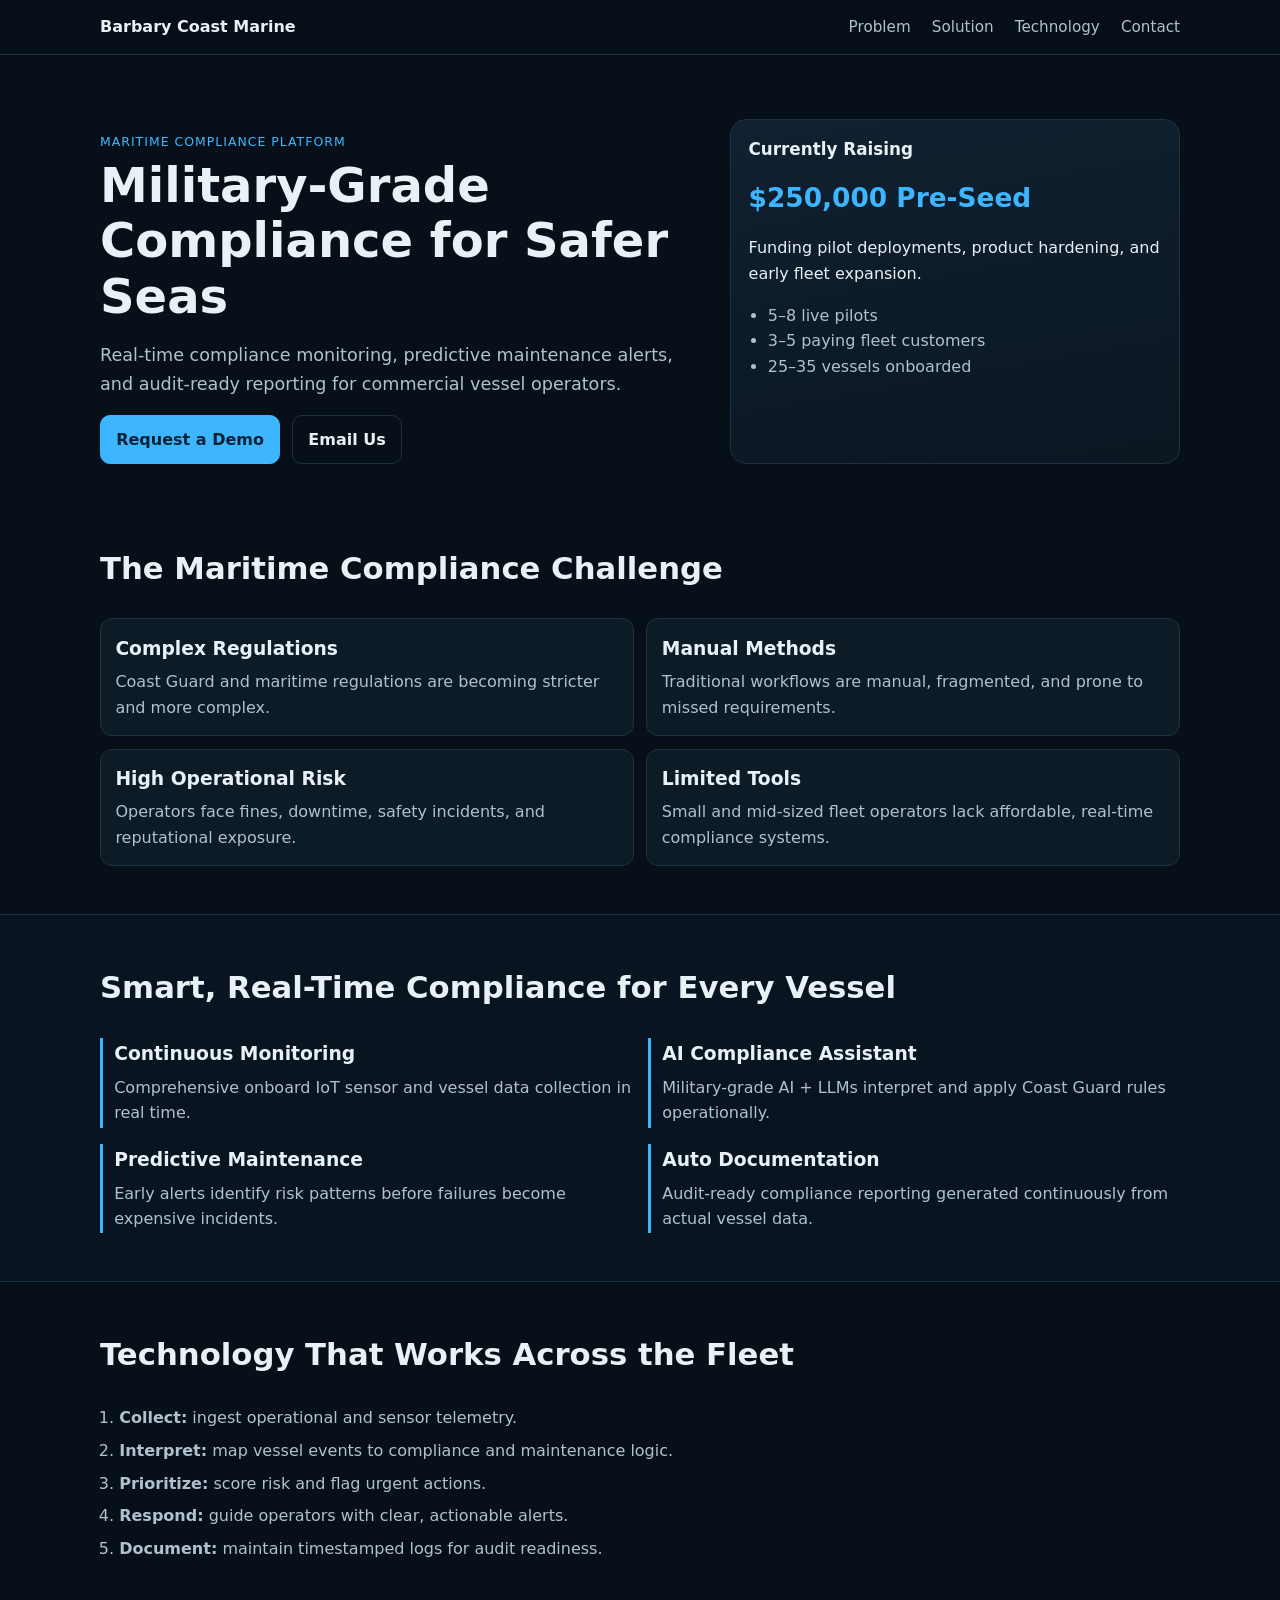
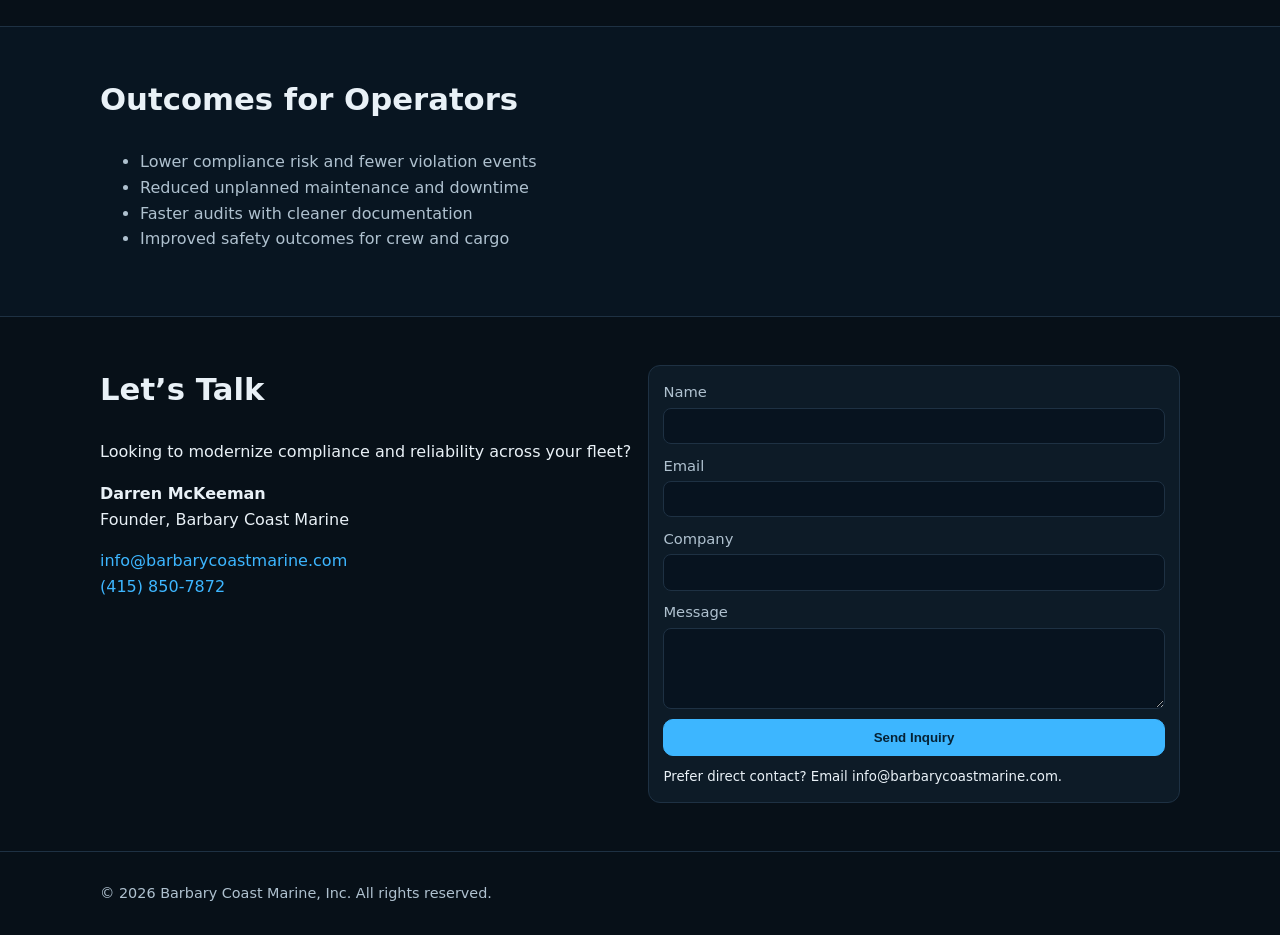
==== index.html @ 82cd2629 "Initial one-page Barbary Coast Marine website" ====
<!doctype html>
<html lang="en">
<head>
  <meta charset="utf-8" />
  <meta name="viewport" content="width=device-width, initial-scale=1" />
  <title>Barbary Coast Marine | Real-Time Maritime Compliance</title>
  <meta name="description" content="Barbary Coast Marine provides real-time maritime compliance monitoring, predictive maintenance alerts, and audit-ready reporting for commercial vessels." />
  <meta property="og:title" content="Barbary Coast Marine" />
  <meta property="og:description" content="Military-grade compliance for safer seas." />
  <meta property="og:type" content="website" />
  <link rel="stylesheet" href="./styles.css" />
</head>
<body>
  <header class="site-header">
    <div class="container nav-wrap">
      <a href="#top" class="brand">Barbary Coast Marine</a>
      <nav>
        <a href="#problem">Problem</a>
        <a href="#solution">Solution</a>
        <a href="#technology">Technology</a>
        <a href="#contact">Contact</a>
      </nav>
    </div>
  </header>

  <main id="top">
    <section class="hero">
      <div class="container hero-grid">
        <div>
          <p class="eyebrow">Maritime Compliance Platform</p>
          <h1>Military-Grade Compliance for Safer Seas</h1>
          <p class="lead">
            Real-time compliance monitoring, predictive maintenance alerts,
            and audit-ready reporting for commercial vessel operators.
          </p>
          <div class="cta-row">
            <a class="btn btn-primary" href="#contact">Request a Demo</a>
            <a class="btn btn-secondary" href="mailto:info@barbarycoastmarine.com">Email Us</a>
          </div>
        </div>
        <aside class="hero-card">
          <h2>Currently Raising</h2>
          <p class="raise">$250,000 Pre-Seed</p>
          <p>Funding pilot deployments, product hardening, and early fleet expansion.</p>
          <ul>
            <li>5–8 live pilots</li>
            <li>3–5 paying fleet customers</li>
            <li>25–35 vessels onboarded</li>
          </ul>
        </aside>
      </div>
    </section>

    <section id="problem" class="section">
      <div class="container">
        <h2>The Maritime Compliance Challenge</h2>
        <div class="cards">
          <article class="card">
            <h3>Complex Regulations</h3>
            <p>Coast Guard and maritime regulations are becoming stricter and more complex.</p>
          </article>
          <article class="card">
            <h3>Manual Methods</h3>
            <p>Traditional workflows are manual, fragmented, and prone to missed requirements.</p>
          </article>
          <article class="card">
            <h3>High Operational Risk</h3>
            <p>Operators face fines, downtime, safety incidents, and reputational exposure.</p>
          </article>
          <article class="card">
            <h3>Limited Tools</h3>
            <p>Small and mid-sized fleet operators lack affordable, real-time compliance systems.</p>
          </article>
        </div>
      </div>
    </section>

    <section id="solution" class="section alt">
      <div class="container">
        <h2>Smart, Real-Time Compliance for Every Vessel</h2>
        <div class="feature-grid">
          <article>
            <h3>Continuous Monitoring</h3>
            <p>Comprehensive onboard IoT sensor and vessel data collection in real time.</p>
          </article>
          <article>
            <h3>AI Compliance Assistant</h3>
            <p>Military-grade AI + LLMs interpret and apply Coast Guard rules operationally.</p>
          </article>
          <article>
            <h3>Predictive Maintenance</h3>
            <p>Early alerts identify risk patterns before failures become expensive incidents.</p>
          </article>
          <article>
            <h3>Auto Documentation</h3>
            <p>Audit-ready compliance reporting generated continuously from actual vessel data.</p>
          </article>
        </div>
      </div>
    </section>

    <section id="technology" class="section">
      <div class="container">
        <h2>Technology That Works Across the Fleet</h2>
        <ol class="steps">
          <li><strong>Collect:</strong> ingest operational and sensor telemetry.</li>
          <li><strong>Interpret:</strong> map vessel events to compliance and maintenance logic.</li>
          <li><strong>Prioritize:</strong> score risk and flag urgent actions.</li>
          <li><strong>Respond:</strong> guide operators with clear, actionable alerts.</li>
          <li><strong>Document:</strong> maintain timestamped logs for audit readiness.</li>
        </ol>
      </div>
    </section>

    <section class="section alt outcomes">
      <div class="container">
        <h2>Outcomes for Operators</h2>
        <ul>
          <li>Lower compliance risk and fewer violation events</li>
          <li>Reduced unplanned maintenance and downtime</li>
          <li>Faster audits with cleaner documentation</li>
          <li>Improved safety outcomes for crew and cargo</li>
        </ul>
      </div>
    </section>

    <section id="contact" class="section contact">
      <div class="container contact-wrap">
        <div>
          <h2>Let’s Talk</h2>
          <p>Looking to modernize compliance and reliability across your fleet?</p>
          <p><strong>Darren McKeeman</strong><br/>Founder, Barbary Coast Marine</p>
          <p>
            <a href="mailto:info@barbarycoastmarine.com">info@barbarycoastmarine.com</a><br/>
            <a href="tel:+14158507872">(415) 850-7872</a>
          </p>
        </div>
        <form class="contact-form" action="mailto:info@barbarycoastmarine.com" method="post" enctype="text/plain">
          <label>Name<input name="name" required /></label>
          <label>Email<input type="email" name="email" required /></label>
          <label>Company<input name="company" /></label>
          <label>Message<textarea name="message" rows="4" required></textarea></label>
          <button class="btn btn-primary" type="submit">Send Inquiry</button>
          <small>Prefer direct contact? Email info@barbarycoastmarine.com.</small>
        </form>
      </div>
    </section>
  </main>

  <footer class="site-footer">
    <div class="container">
      <p>© <span id="year"></span> Barbary Coast Marine, Inc. All rights reserved.</p>
    </div>
  </footer>

  <script src="./script.js"></script>
</body>
</html>
---- styles.css ----
:root {
  --bg: #071018;
  --card: #0d1b27;
  --text: #e9f1f7;
  --muted: #afc1cf;
  --primary: #3db6ff;
  --primary-dark: #1c93dc;
  --border: #1e3143;
}

* { box-sizing: border-box; }
html, body { margin: 0; padding: 0; }
body {
  font-family: Inter, system-ui, -apple-system, Segoe UI, Roboto, sans-serif;
  background: var(--bg);
  color: var(--text);
  line-height: 1.6;
}

a { color: var(--primary); text-decoration: none; }
a:hover { text-decoration: underline; }

.container {
  width: min(1080px, 92vw);
  margin: 0 auto;
}

.site-header {
  position: sticky;
  top: 0;
  z-index: 20;
  background: rgba(7, 16, 24, 0.9);
  backdrop-filter: blur(8px);
  border-bottom: 1px solid var(--border);
}

.nav-wrap {
  display: flex;
  justify-content: space-between;
  align-items: center;
  padding: 0.9rem 0;
}

.brand {
  font-weight: 700;
  color: var(--text);
}

nav a {
  margin-left: 1rem;
  color: var(--muted);
  font-size: 0.95rem;
}

.hero {
  padding: 4rem 0 2rem;
}

.hero-grid {
  display: grid;
  grid-template-columns: 1.35fr 1fr;
  gap: 1.4rem;
  align-items: stretch;
}

.eyebrow {
  color: var(--primary);
  text-transform: uppercase;
  letter-spacing: 0.08em;
  font-size: 0.78rem;
  margin-bottom: 0.4rem;
}

h1 {
  font-size: clamp(2rem, 4vw, 3rem);
  line-height: 1.15;
  margin: 0 0 0.8rem;
}

.lead {
  color: var(--muted);
  font-size: 1.1rem;
  max-width: 54ch;
}

.cta-row { display: flex; gap: 0.75rem; margin-top: 1.1rem; }

.btn {
  border: 1px solid var(--border);
  border-radius: 10px;
  padding: 0.65rem 0.95rem;
  font-weight: 600;
  display: inline-block;
}

.btn-primary {
  background: var(--primary);
  color: #062235;
  border-color: var(--primary);
}

.btn-primary:hover { background: var(--primary-dark); text-decoration: none; }

.btn-secondary {
  color: var(--text);
  background: transparent;
}

.hero-card {
  background: linear-gradient(170deg, #102131, #0b1621);
  border: 1px solid var(--border);
  border-radius: 16px;
  padding: 1rem 1.1rem;
}

.hero-card h2 { margin-top: 0; font-size: 1.05rem; }
.raise { font-size: 1.65rem; font-weight: 700; color: var(--primary); margin: 0.2rem 0 0.5rem; }
.hero-card ul { margin: 0.6rem 0 0; padding-left: 1.2rem; color: var(--muted); }

.section { padding: 3rem 0; }
.section.alt { background: #081521; border-top: 1px solid var(--border); border-bottom: 1px solid var(--border); }

h2 { margin-top: 0; font-size: clamp(1.5rem, 2.4vw, 2rem); }
h3 { margin: 0 0 0.35rem; }

.cards {
  display: grid;
  grid-template-columns: repeat(2, minmax(0, 1fr));
  gap: 0.8rem;
}
.card {
  background: var(--card);
  border: 1px solid var(--border);
  border-radius: 12px;
  padding: 0.9rem;
}
.card p { margin: 0; color: var(--muted); }

.feature-grid {
  display: grid;
  grid-template-columns: repeat(2, minmax(0, 1fr));
  gap: 1rem;
}
.feature-grid article {
  border-left: 3px solid var(--primary);
  padding: 0.1rem 0 0.1rem 0.7rem;
}
.feature-grid p { margin: 0; color: var(--muted); }

.steps {
  color: var(--muted);
  display: grid;
  gap: 0.45rem;
  padding-left: 1.2rem;
}

.outcomes ul { color: var(--muted); }

.contact-wrap {
  display: grid;
  grid-template-columns: 1fr 1fr;
  gap: 1rem;
}

.contact-form {
  background: var(--card);
  border: 1px solid var(--border);
  border-radius: 12px;
  padding: 0.9rem;
  display: grid;
  gap: 0.6rem;
}

label { display: grid; gap: 0.25rem; font-size: 0.92rem; color: var(--muted); }
input, textarea {
  width: 100%;
  border: 1px solid var(--border);
  border-radius: 8px;
  padding: 0.6rem;
  background: #07131f;
  color: var(--text);
}

.site-footer {
  border-top: 1px solid var(--border);
  color: var(--muted);
  font-size: 0.9rem;
  padding: 1rem 0;
}

@media (max-width: 860px) {
  .hero-grid,
  .contact-wrap,
  .feature-grid,
  .cards {
    grid-template-columns: 1fr;
  }

  nav { display: none; }
}
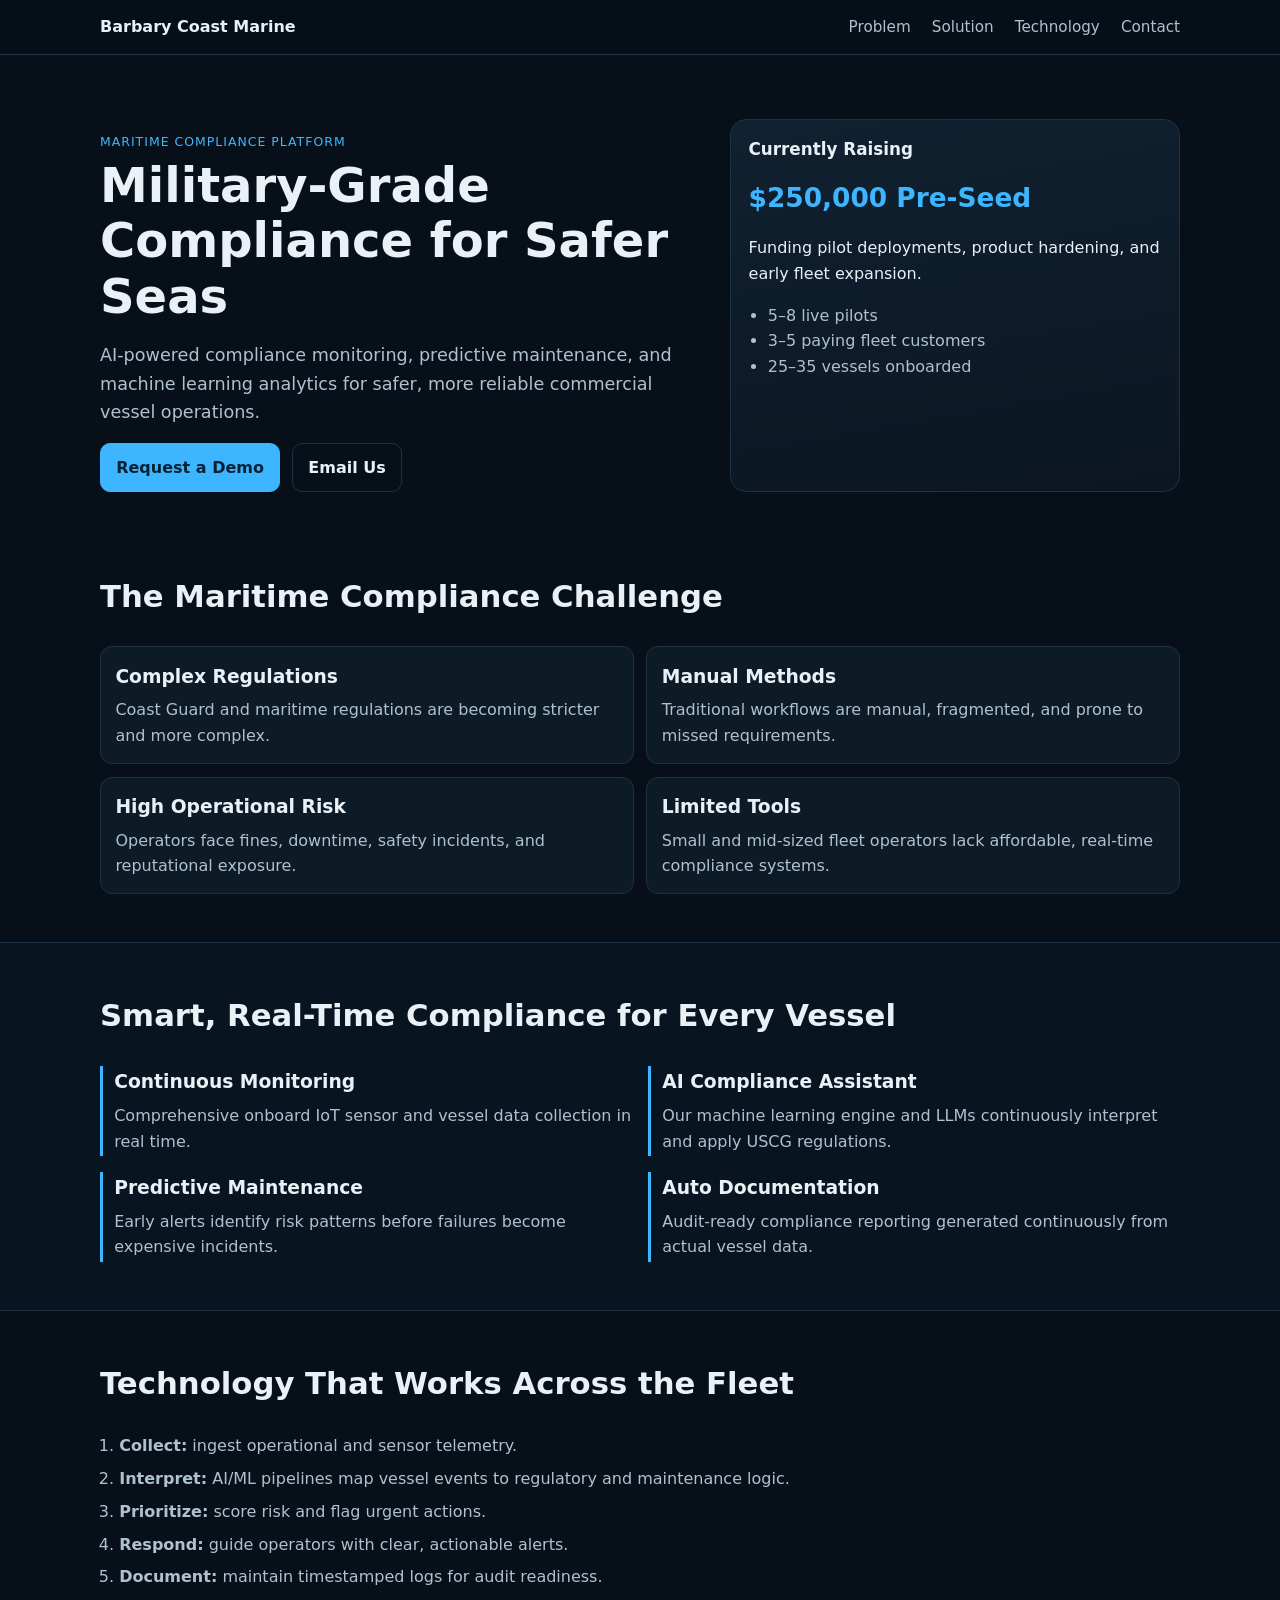
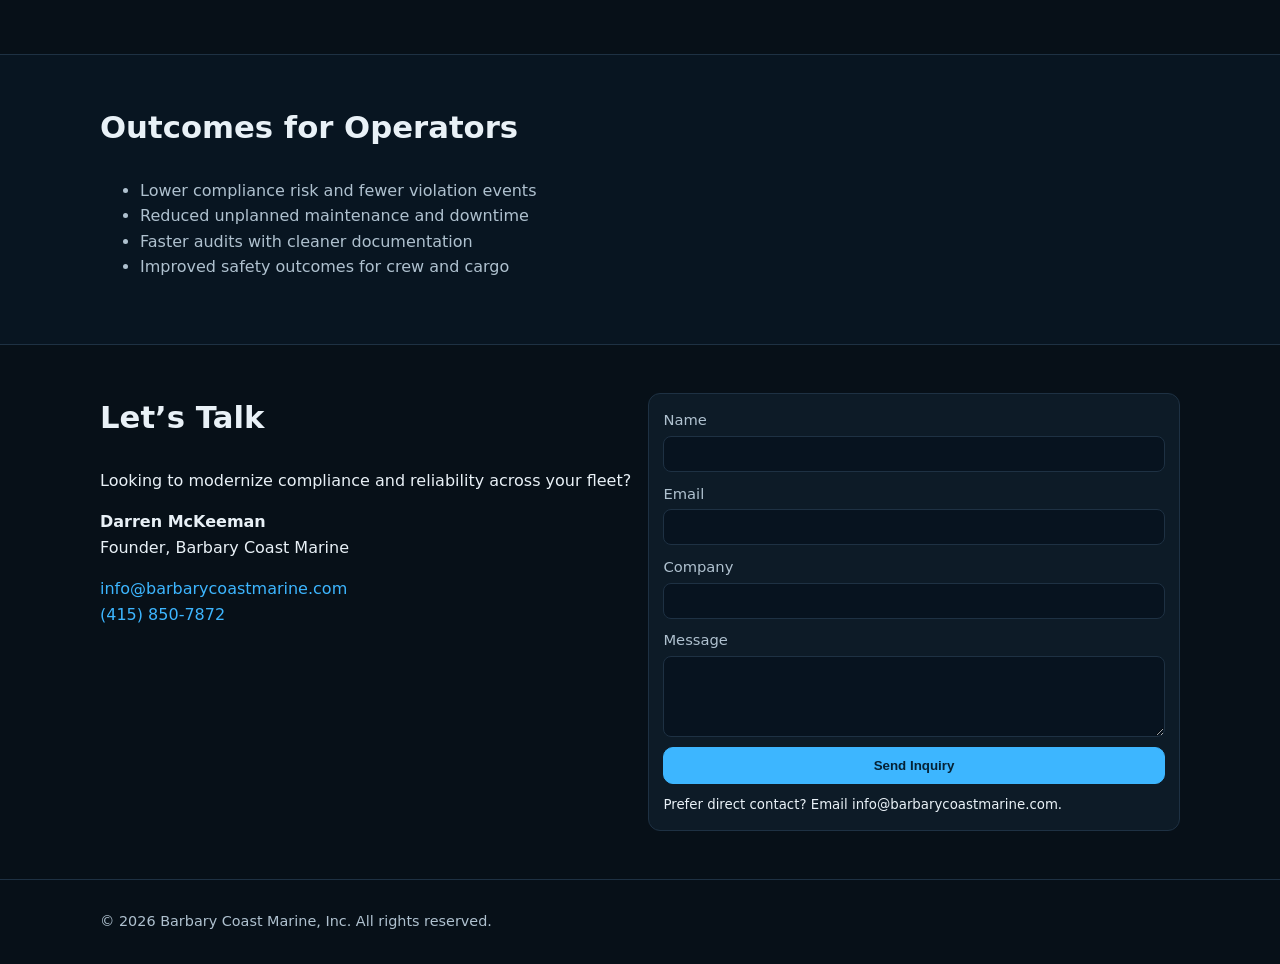
==== commit 5b010045: "Update site copy to feature AI and machine learning" ====
--- a/index.html
+++ b/index.html
@@ -4,7 +4,7 @@
   <meta charset="utf-8" />
   <meta name="viewport" content="width=device-width, initial-scale=1" />
   <title>Barbary Coast Marine | Real-Time Maritime Compliance</title>
-  <meta name="description" content="Barbary Coast Marine provides real-time maritime compliance monitoring, predictive maintenance alerts, and audit-ready reporting for commercial vessels." />
+  <meta name="description" content="Barbary Coast Marine provides an AI-powered maritime compliance platform, predictive maintenance, and real-time machine learning analytics for commercial vessels." />
   <meta property="og:title" content="Barbary Coast Marine" />
   <meta property="og:description" content="Military-grade compliance for safer seas." />
   <meta property="og:type" content="website" />
@@ -30,8 +30,8 @@
           <p class="eyebrow">Maritime Compliance Platform</p>
           <h1>Military-Grade Compliance for Safer Seas</h1>
           <p class="lead">
-            Real-time compliance monitoring, predictive maintenance alerts,
-            and audit-ready reporting for commercial vessel operators.
+            AI-powered compliance monitoring, predictive maintenance, and machine learning analytics 
+            for safer, more reliable commercial vessel operations.
           </p>
           <div class="cta-row">
             <a class="btn btn-primary" href="#contact">Request a Demo</a>
@@ -85,7 +85,7 @@
           </article>
           <article>
             <h3>AI Compliance Assistant</h3>
-            <p>Military-grade AI + LLMs interpret and apply Coast Guard rules operationally.</p>
+            <p>Our machine learning engine and LLMs continuously interpret and apply USCG regulations.</p>
           </article>
           <article>
             <h3>Predictive Maintenance</h3>
@@ -104,7 +104,7 @@
         <h2>Technology That Works Across the Fleet</h2>
         <ol class="steps">
           <li><strong>Collect:</strong> ingest operational and sensor telemetry.</li>
-          <li><strong>Interpret:</strong> map vessel events to compliance and maintenance logic.</li>
+          <li><strong>Interpret:</strong> AI/ML pipelines map vessel events to regulatory and maintenance logic.</li>
           <li><strong>Prioritize:</strong> score risk and flag urgent actions.</li>
           <li><strong>Respond:</strong> guide operators with clear, actionable alerts.</li>
           <li><strong>Document:</strong> maintain timestamped logs for audit readiness.</li>
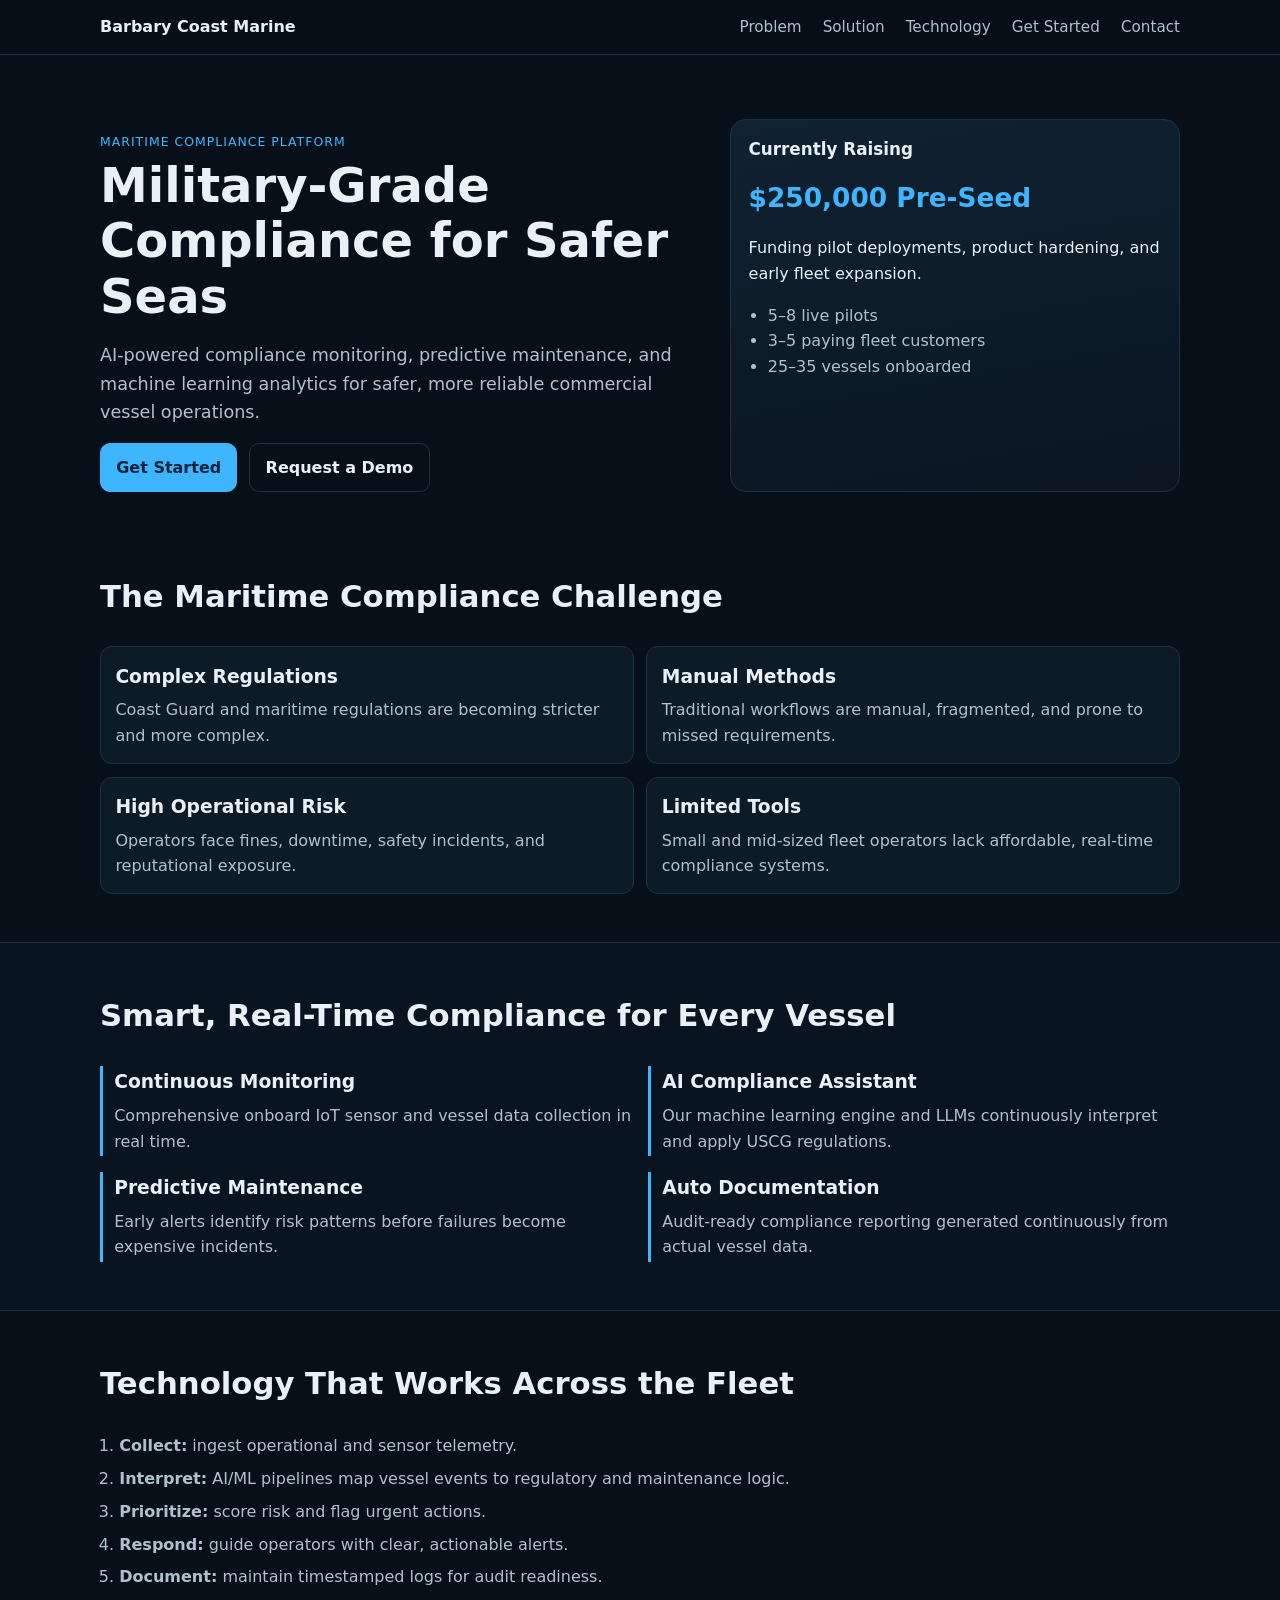
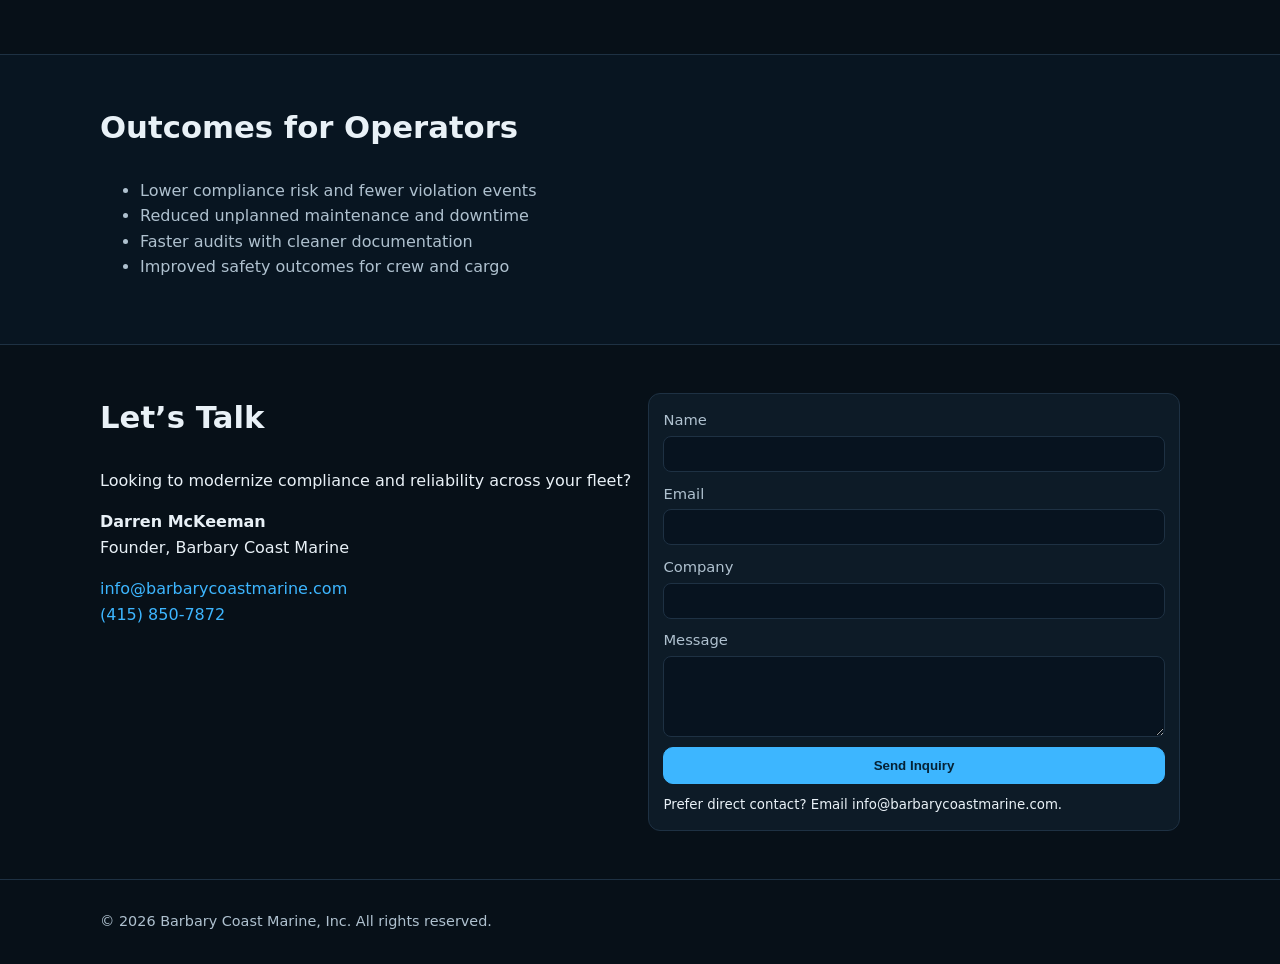
==== commit 925f09da: "feat: add Stripe-powered Get Started / onboarding page Add get-started.html with two plans (monthly " ====
--- a/index.html
+++ b/index.html
@@ -18,6 +18,7 @@
         <a href="#problem">Problem</a>
         <a href="#solution">Solution</a>
         <a href="#technology">Technology</a>
+        <a href="./get-started.html">Get Started</a>
         <a href="#contact">Contact</a>
       </nav>
     </div>
@@ -34,8 +35,8 @@
             for safer, more reliable commercial vessel operations.
           </p>
           <div class="cta-row">
-            <a class="btn btn-primary" href="#contact">Request a Demo</a>
-            <a class="btn btn-secondary" href="mailto:info@barbarycoastmarine.com">Email Us</a>
+            <a class="btn btn-primary" href="./get-started.html">Get Started</a>
+            <a class="btn btn-secondary" href="#contact">Request a Demo</a>
           </div>
         </div>
         <aside class="hero-card">
--- a/styles.css
+++ b/styles.css
@@ -181,6 +181,39 @@
   color: var(--text);
 }
 
+.pricing-grid {
+  display: grid;
+  grid-template-columns: repeat(2, minmax(0, 1fr));
+  gap: 1rem;
+  align-items: start;
+}
+.plan {
+  background: var(--card);
+  border: 1px solid var(--border);
+  border-radius: 16px;
+  padding: 1.4rem 1.3rem;
+}
+.plan.featured { border-color: var(--primary); }
+.plan .badge {
+  display: inline-block;
+  background: var(--primary);
+  color: #062235;
+  font-size: 0.72rem;
+  font-weight: 700;
+  text-transform: uppercase;
+  letter-spacing: 0.06em;
+  padding: 0.18rem 0.5rem;
+  border-radius: 999px;
+  margin: 0 0 0.5rem;
+}
+.plan h3 { font-size: 1.2rem; }
+.plan .price { font-size: 2.1rem; font-weight: 700; color: var(--primary); margin: 0.3rem 0 0; }
+.plan .price span { font-size: 1rem; font-weight: 500; color: var(--muted); }
+.plan .setup { color: var(--muted); margin: 0.2rem 0 1rem; font-size: 0.95rem; }
+.plan ul { color: var(--muted); padding-left: 1.2rem; margin: 0 0 1.3rem; display: grid; gap: 0.35rem; }
+.plan .btn { width: 100%; text-align: center; }
+.pay-note { color: var(--muted); font-size: 0.92rem; margin-top: 1.2rem; }
+
 .site-footer {
   border-top: 1px solid var(--border);
   color: var(--muted);
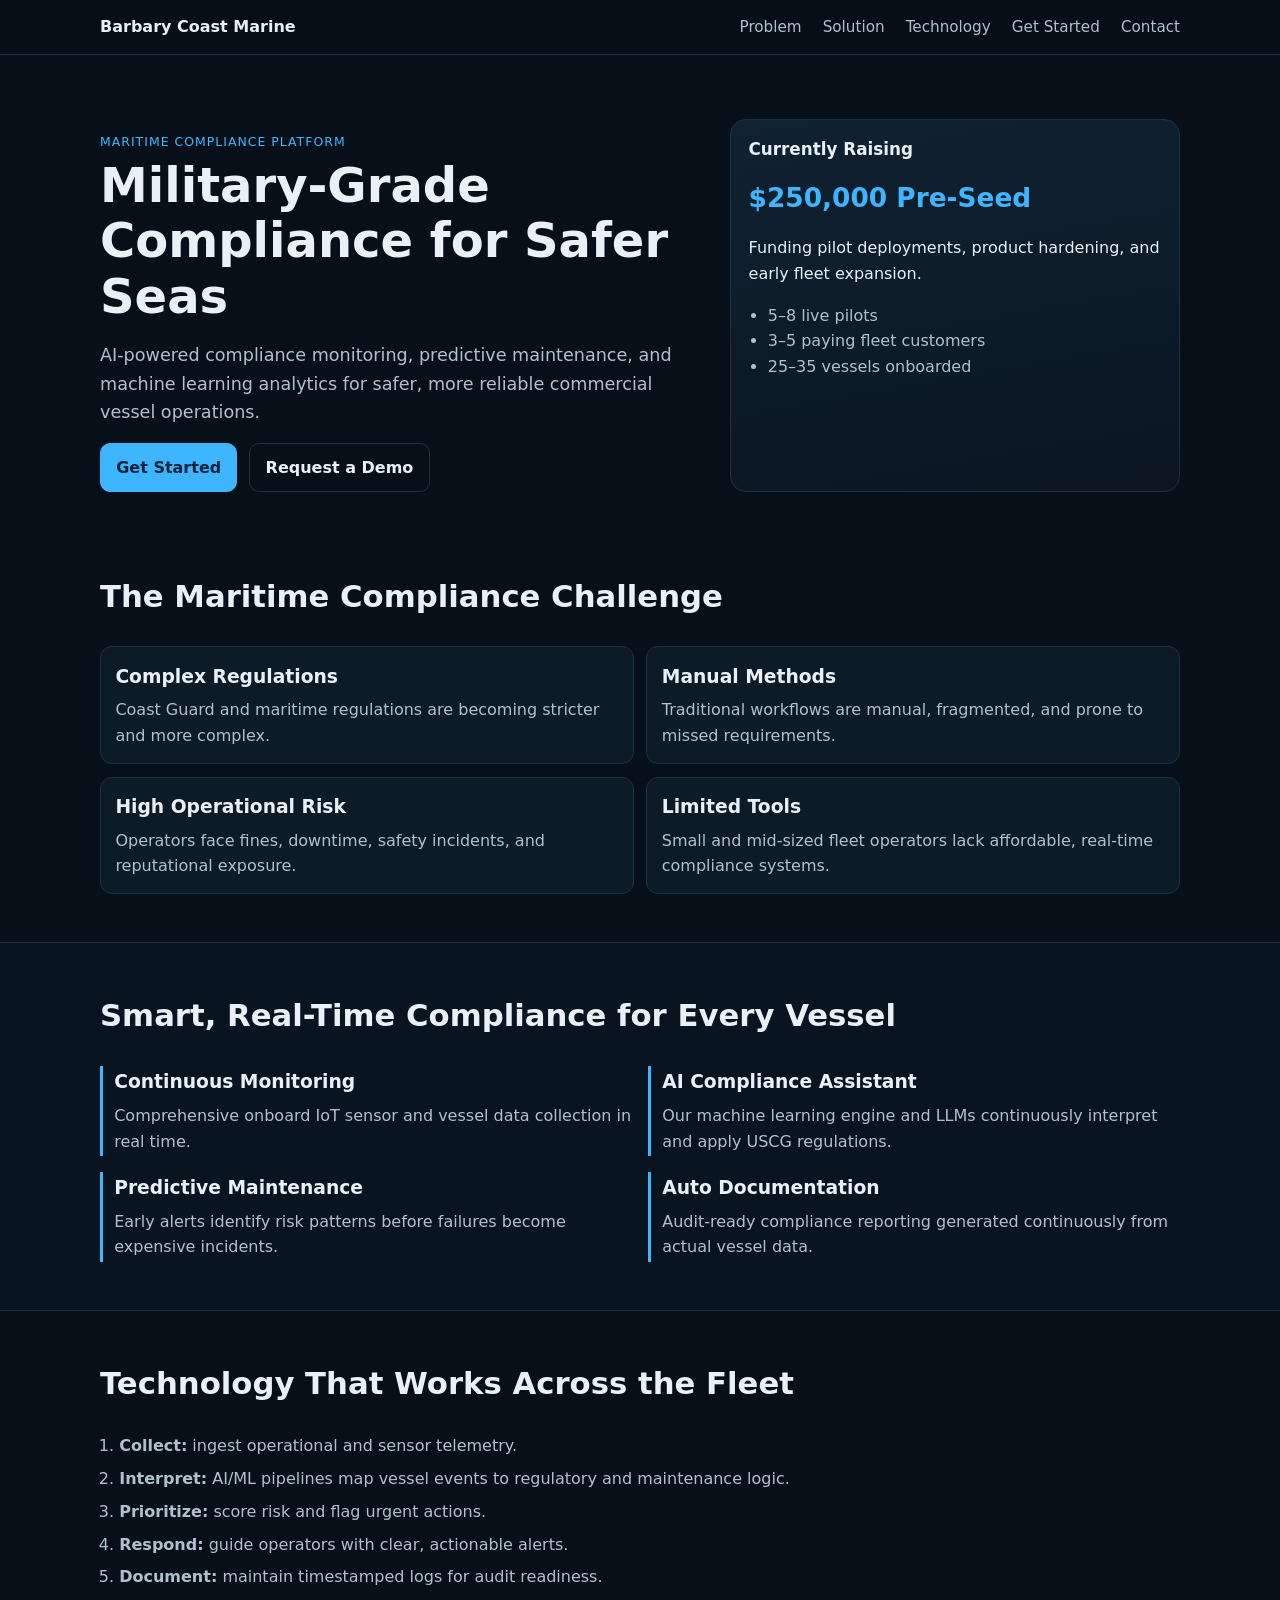
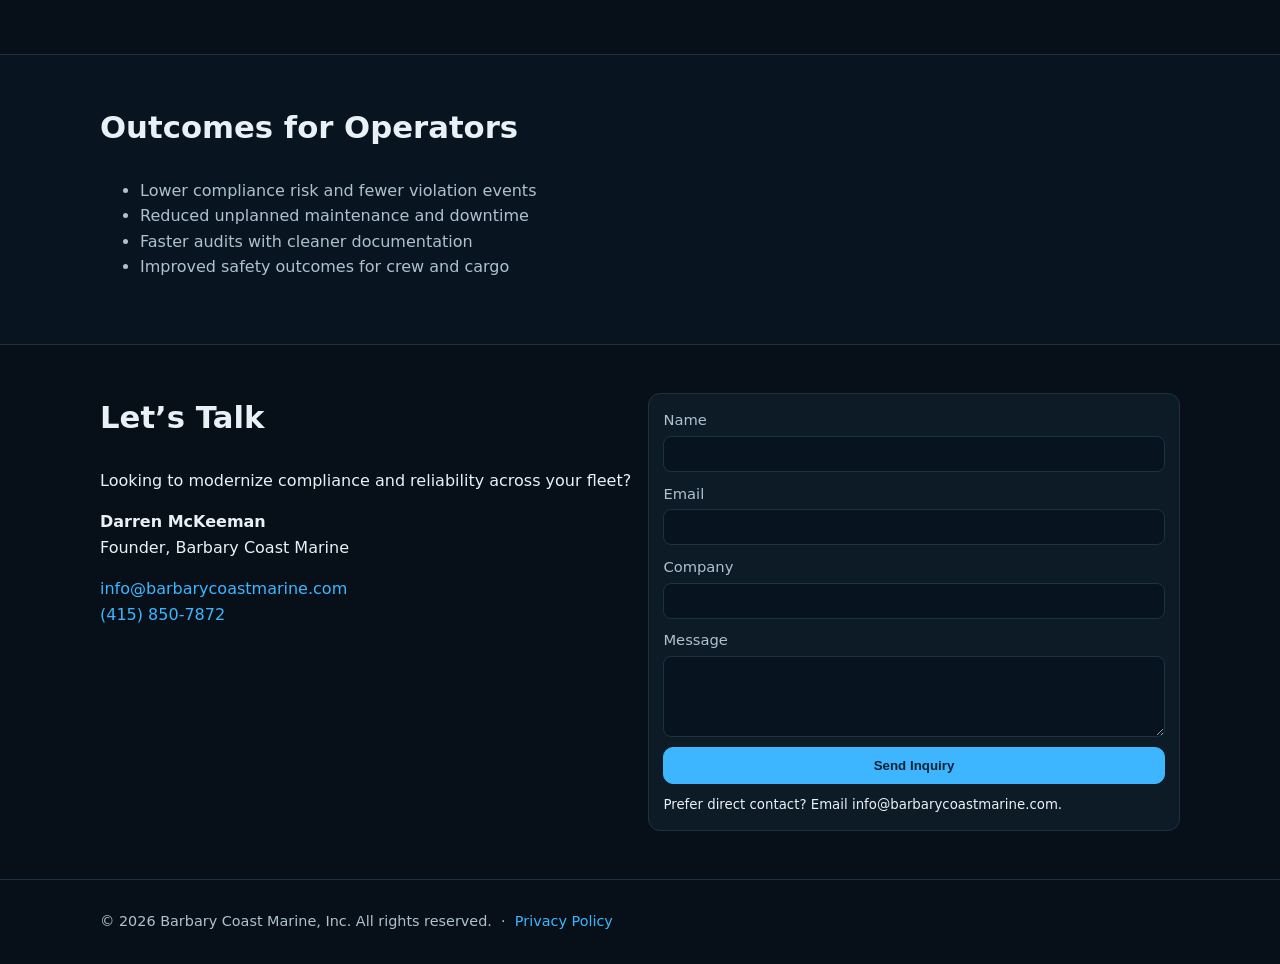
==== commit a1343de2: "feat: add privacy policy for Stripe compliance Covers data collected, use, disclosure parties, trans" ====
--- a/index.html
+++ b/index.html
@@ -150,7 +150,7 @@
 
   <footer class="site-footer">
     <div class="container">
-      <p>© <span id="year"></span> Barbary Coast Marine, Inc. All rights reserved.</p>
+      <p>© <span id="year"></span> Barbary Coast Marine, Inc. All rights reserved. &nbsp;·&nbsp; <a href="./privacy-policy.html">Privacy Policy</a></p>
     </div>
   </footer>
 
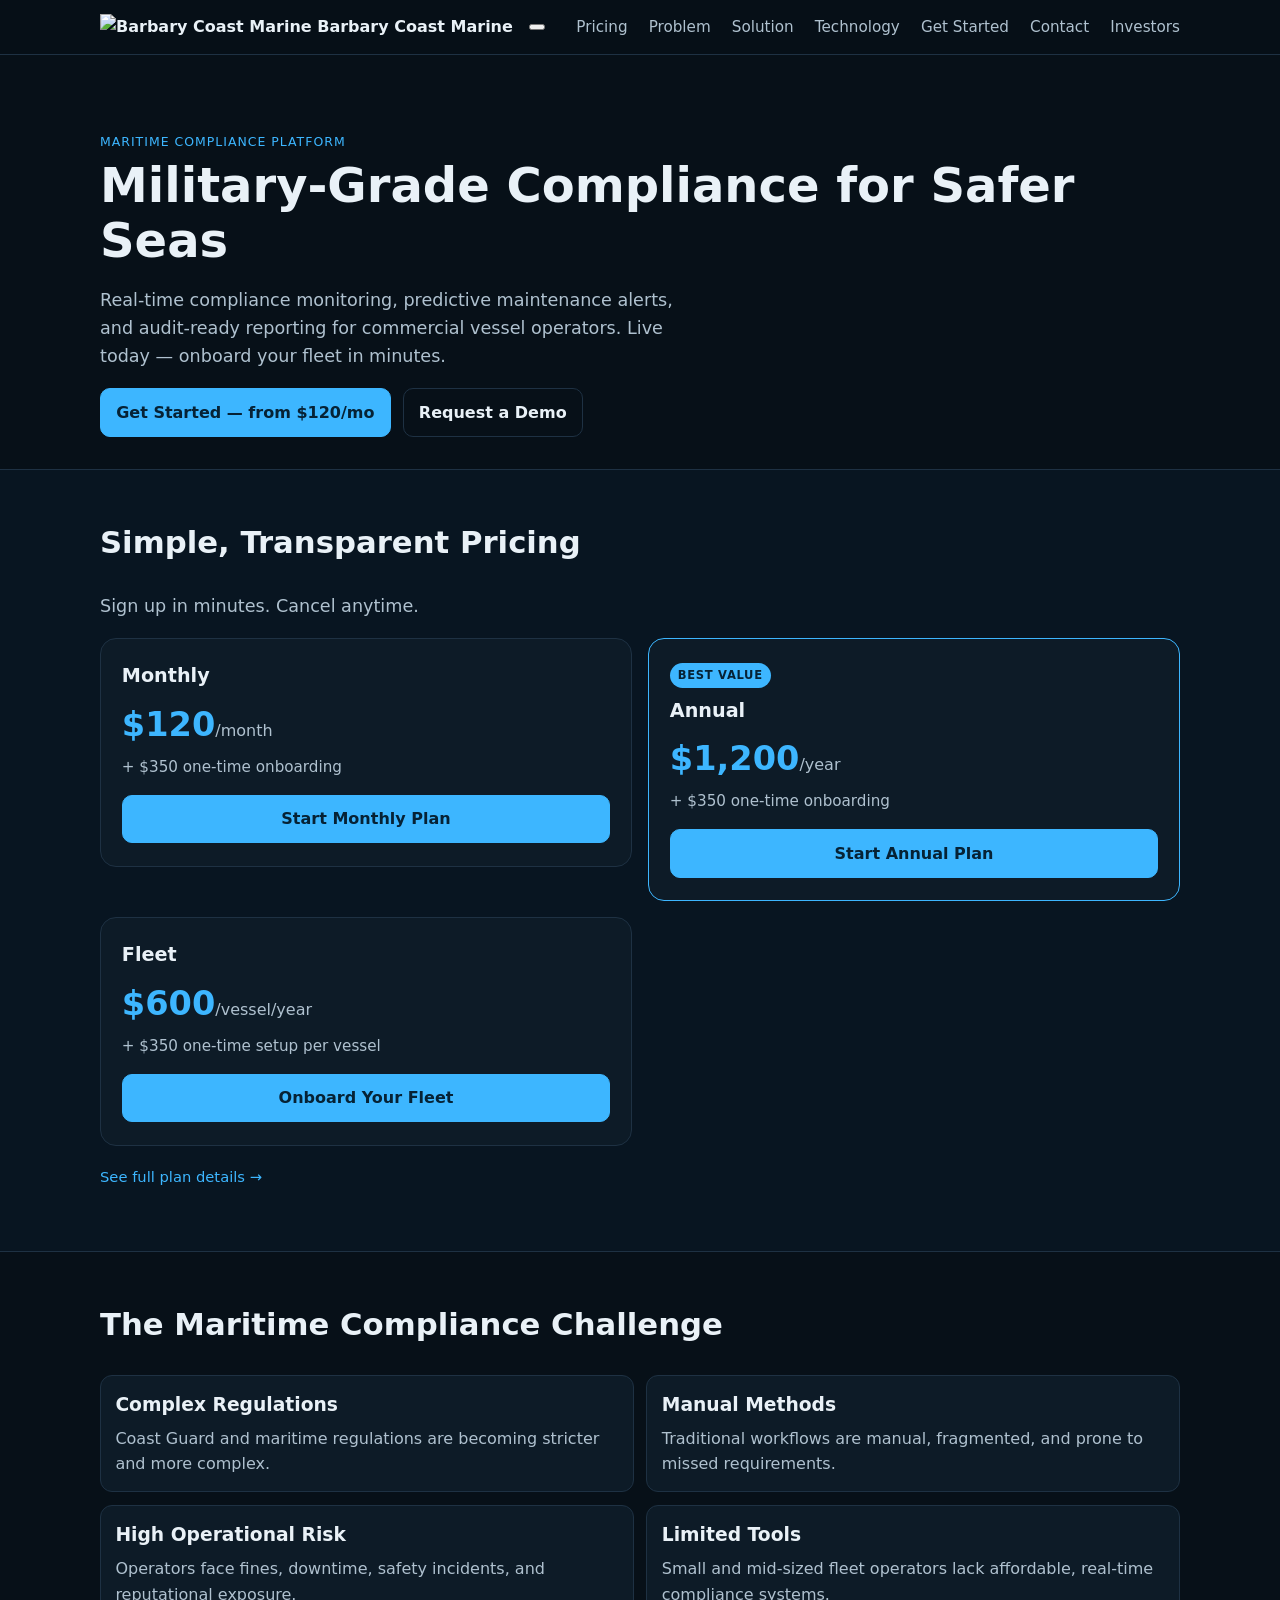
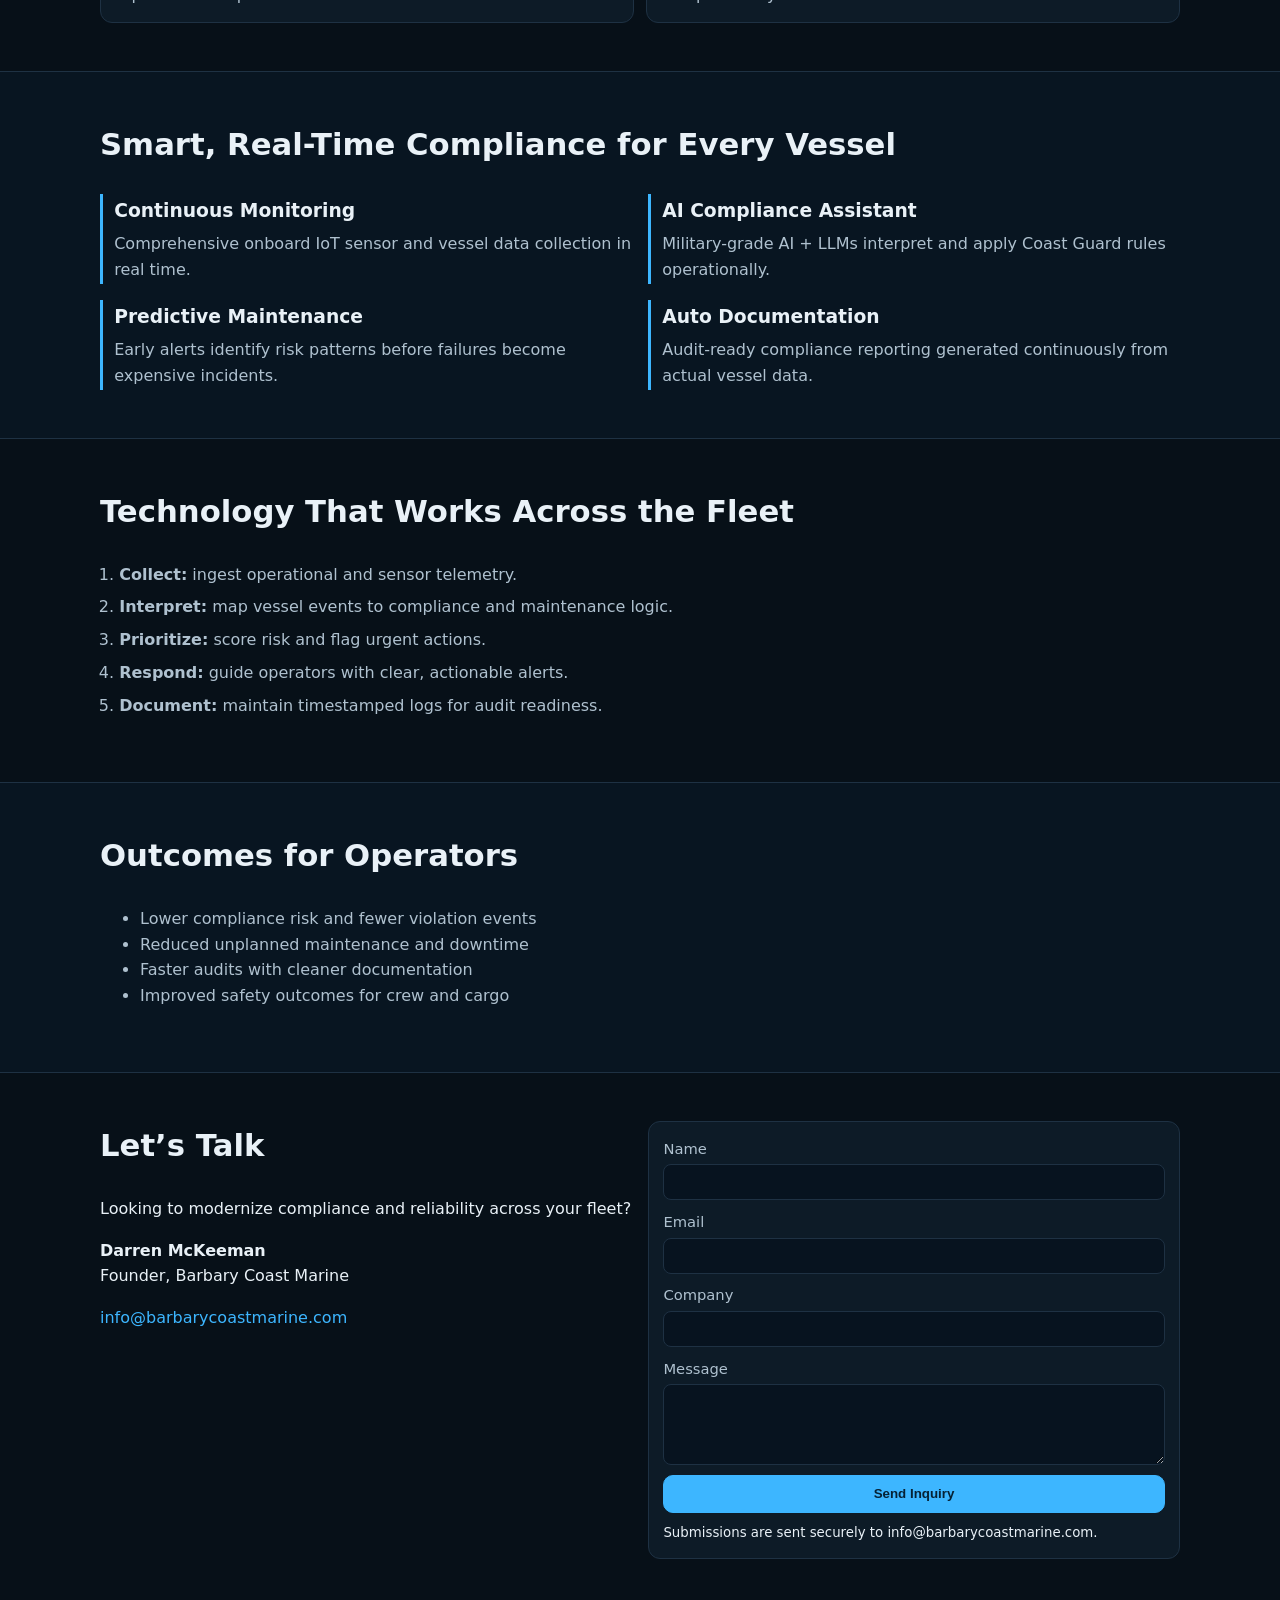
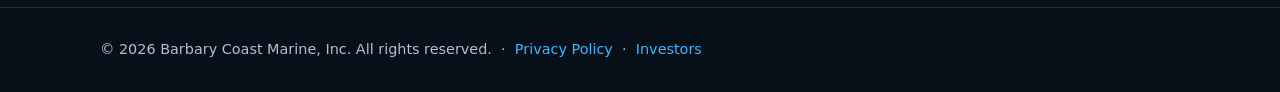
==== commit 581437f9: "redesign: front page sells, fundraising moves to /investors - Homepage: drop the "Currently Raising"" ====
--- a/index.html
+++ b/index.html
@@ -4,51 +4,85 @@
   <meta charset="utf-8" />
   <meta name="viewport" content="width=device-width, initial-scale=1" />
   <title>Barbary Coast Marine | Real-Time Maritime Compliance</title>
-  <meta name="description" content="Barbary Coast Marine provides an AI-powered maritime compliance platform, predictive maintenance, and real-time machine learning analytics for commercial vessels." />
+  <meta name="description" content="Barbary Coast Marine provides real-time maritime compliance monitoring, predictive maintenance alerts, and audit-ready reporting for commercial vessels." />
   <meta property="og:title" content="Barbary Coast Marine" />
   <meta property="og:description" content="Military-grade compliance for safer seas." />
   <meta property="og:type" content="website" />
   <link rel="stylesheet" href="./styles.css" />
+  <!-- Google tag (gtag.js) -->
+  <script async src="https://www.googletagmanager.com/gtag/js?id=G-GDES0HPYLT"></script>
+  <script>
+    window.dataLayer = window.dataLayer || [];
+    function gtag(){dataLayer.push(arguments);}
+    gtag('js', new Date());
+    gtag('config', 'G-GDES0HPYLT');
+  </script>
 </head>
 <body>
   <header class="site-header">
     <div class="container nav-wrap">
-      <a href="#top" class="brand">Barbary Coast Marine</a>
-      <nav>
+      <a href="#top" class="brand" aria-label="Barbary Coast Marine home">
+        <img src="./assets/barbarycoastlogo.png" alt="Barbary Coast Marine" class="brand-logo" />
+        <span>Barbary Coast Marine</span>
+      </a>
+      <button class="nav-toggle" aria-label="Toggle navigation" aria-expanded="false">
+        <span></span><span></span><span></span>
+      </button>
+      <nav id="main-nav">
+        <a href="#pricing">Pricing</a>
         <a href="#problem">Problem</a>
         <a href="#solution">Solution</a>
         <a href="#technology">Technology</a>
         <a href="./get-started.html">Get Started</a>
         <a href="#contact">Contact</a>
+        <a href="./investors.html">Investors</a>
       </nav>
     </div>
   </header>
 
   <main id="top">
     <section class="hero">
-      <div class="container hero-grid">
-        <div>
-          <p class="eyebrow">Maritime Compliance Platform</p>
-          <h1>Military-Grade Compliance for Safer Seas</h1>
-          <p class="lead">
-            AI-powered compliance monitoring, predictive maintenance, and machine learning analytics 
-            for safer, more reliable commercial vessel operations.
-          </p>
-          <div class="cta-row">
-            <a class="btn btn-primary" href="./get-started.html">Get Started</a>
-            <a class="btn btn-secondary" href="#contact">Request a Demo</a>
-          </div>
+      <div class="container">
+        <p class="eyebrow">Maritime Compliance Platform</p>
+        <h1>Military-Grade Compliance for Safer Seas</h1>
+        <p class="lead">
+          Real-time compliance monitoring, predictive maintenance alerts,
+          and audit-ready reporting for commercial vessel operators. Live today —
+          onboard your fleet in minutes.
+        </p>
+        <div class="cta-row">
+          <a class="btn btn-primary" href="./get-started.html">Get Started — from $120/mo</a>
+          <a class="btn btn-secondary" href="#contact">Request a Demo</a>
         </div>
-        <aside class="hero-card">
-          <h2>Currently Raising</h2>
-          <p class="raise">$250,000 Pre-Seed</p>
-          <p>Funding pilot deployments, product hardening, and early fleet expansion.</p>
-          <ul>
-            <li>5–8 live pilots</li>
-            <li>3–5 paying fleet customers</li>
-            <li>25–35 vessels onboarded</li>
-          </ul>
-        </aside>
+      </div>
+    </section>
+
+    <section id="pricing" class="section alt">
+      <div class="container">
+        <h2>Simple, Transparent Pricing</h2>
+        <p class="lead">Sign up in minutes. Cancel anytime.</p>
+        <div class="pricing-grid">
+          <article class="plan">
+            <h3>Monthly</h3>
+            <p class="price">$120<span>/month</span></p>
+            <p class="setup">+ $350 one-time onboarding</p>
+            <a class="btn btn-primary" href="https://buy.stripe.com/00wdR8ayWgyO8xNdBJafS00">Start Monthly Plan</a>
+          </article>
+          <article class="plan featured">
+            <p class="badge">Best value</p>
+            <h3>Annual</h3>
+            <p class="price">$1,200<span>/year</span></p>
+            <p class="setup">+ $350 one-time onboarding</p>
+            <a class="btn btn-primary" href="https://buy.stripe.com/dRm28qdL82HY6pF2X5afS01">Start Annual Plan</a>
+          </article>
+          <article class="plan">
+            <h3>Fleet</h3>
+            <p class="price">$600<span>/vessel/year</span></p>
+            <p class="setup">+ $350 one-time setup per vessel</p>
+            <a class="btn btn-primary" href="https://buy.stripe.com/8x2fZg6iG1DUcO369hafS04">Onboard Your Fleet</a>
+          </article>
+        </div>
+        <p class="pay-note"><a href="./get-started.html">See full plan details →</a></p>
       </div>
     </section>
 
@@ -86,7 +120,7 @@
           </article>
           <article>
             <h3>AI Compliance Assistant</h3>
-            <p>Our machine learning engine and LLMs continuously interpret and apply USCG regulations.</p>
+            <p>Military-grade AI + LLMs interpret and apply Coast Guard rules operationally.</p>
           </article>
           <article>
             <h3>Predictive Maintenance</h3>
@@ -105,7 +139,7 @@
         <h2>Technology That Works Across the Fleet</h2>
         <ol class="steps">
           <li><strong>Collect:</strong> ingest operational and sensor telemetry.</li>
-          <li><strong>Interpret:</strong> AI/ML pipelines map vessel events to regulatory and maintenance logic.</li>
+          <li><strong>Interpret:</strong> map vessel events to compliance and maintenance logic.</li>
           <li><strong>Prioritize:</strong> score risk and flag urgent actions.</li>
           <li><strong>Respond:</strong> guide operators with clear, actionable alerts.</li>
           <li><strong>Document:</strong> maintain timestamped logs for audit readiness.</li>
@@ -132,17 +166,20 @@
           <p>Looking to modernize compliance and reliability across your fleet?</p>
           <p><strong>Darren McKeeman</strong><br/>Founder, Barbary Coast Marine</p>
           <p>
-            <a href="mailto:info@barbarycoastmarine.com">info@barbarycoastmarine.com</a><br/>
-            <a href="tel:+14158507872">(415) 850-7872</a>
+            <a href="mailto:info@barbarycoastmarine.com">info@barbarycoastmarine.com</a>
           </p>
         </div>
-        <form class="contact-form" action="mailto:info@barbarycoastmarine.com" method="post" enctype="text/plain">
+        <form class="contact-form" action="https://formsubmit.co/info@barbarycoastmarine.com" method="POST">
+          <input type="hidden" name="_subject" value="New Barbary Coast Marine website inquiry" />
+          <input type="hidden" name="_captcha" value="false" />
+          <input type="hidden" name="_template" value="table" />
+          <input type="hidden" name="_next" value="https://barbarycoastmarine.com/#contact" />
           <label>Name<input name="name" required /></label>
           <label>Email<input type="email" name="email" required /></label>
           <label>Company<input name="company" /></label>
           <label>Message<textarea name="message" rows="4" required></textarea></label>
           <button class="btn btn-primary" type="submit">Send Inquiry</button>
-          <small>Prefer direct contact? Email info@barbarycoastmarine.com.</small>
+          <small>Submissions are sent securely to info@barbarycoastmarine.com.</small>
         </form>
       </div>
     </section>
@@ -150,7 +187,7 @@
 
   <footer class="site-footer">
     <div class="container">
-      <p>© <span id="year"></span> Barbary Coast Marine, Inc. All rights reserved. &nbsp;·&nbsp; <a href="./privacy-policy.html">Privacy Policy</a></p>
+      <p>© <span id="year"></span> Barbary Coast Marine, Inc. All rights reserved. &nbsp;·&nbsp; <a href="./privacy-policy.html">Privacy Policy</a> &nbsp;·&nbsp; <a href="./investors.html">Investors</a></p>
     </div>
   </footer>
 
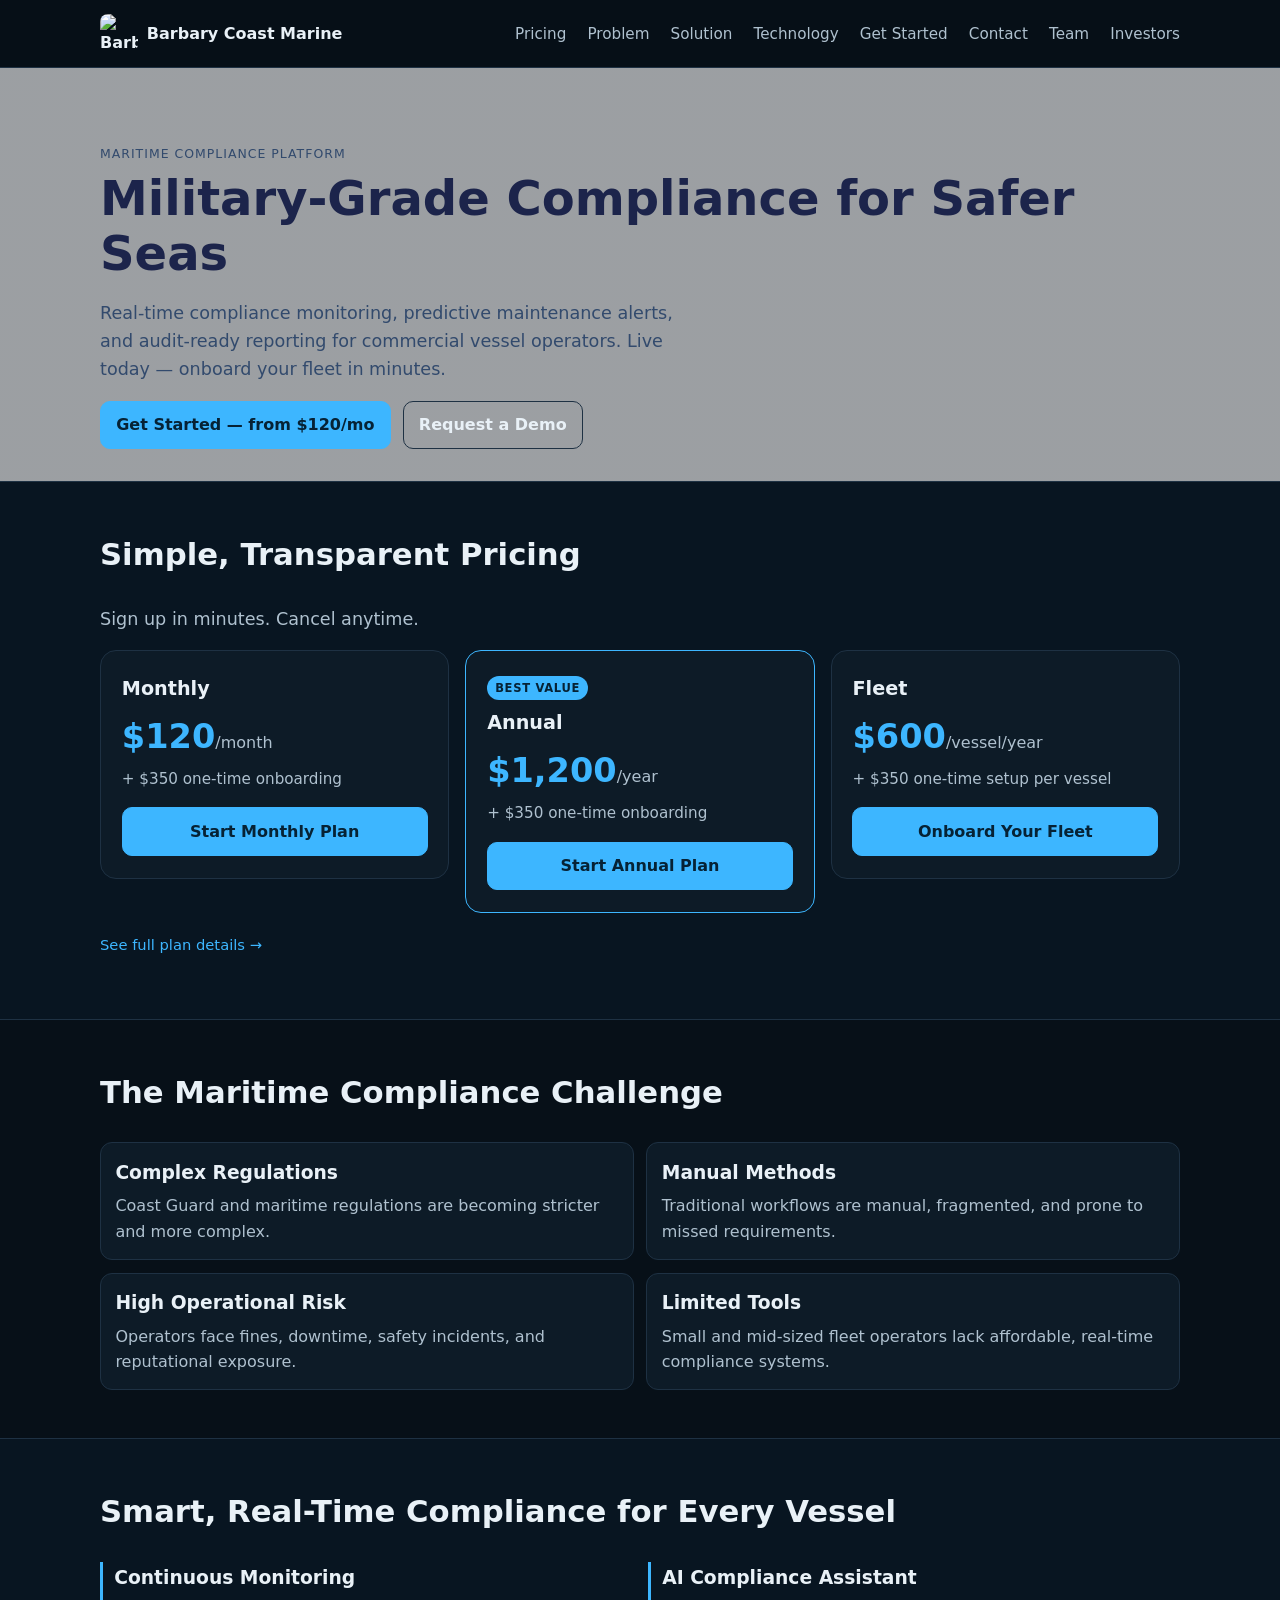
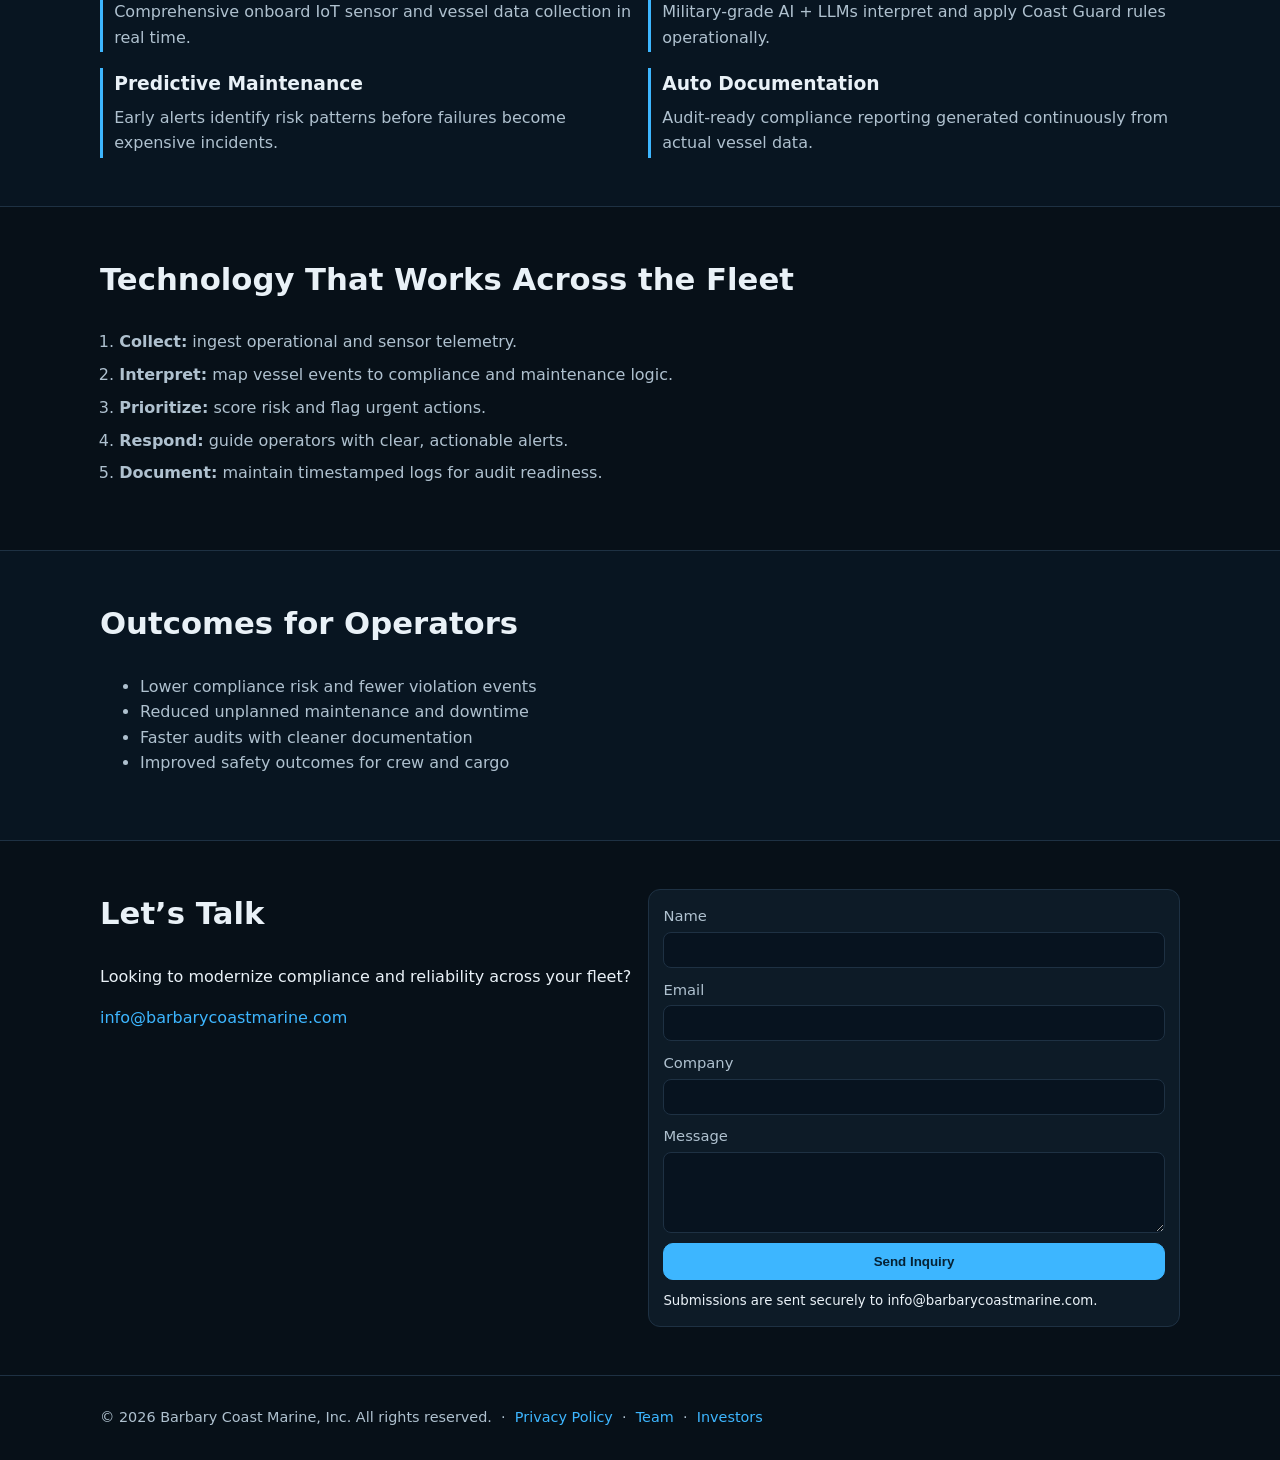
==== commit 3b8fac19: "add team page, remove founder name from front-facing copy - New team.html: Darren McKeeman (CTO), Ge" ====
--- a/index.html
+++ b/index.html
@@ -35,6 +35,7 @@
         <a href="#technology">Technology</a>
         <a href="./get-started.html">Get Started</a>
         <a href="#contact">Contact</a>
+        <a href="./team.html">Team</a>
         <a href="./investors.html">Investors</a>
       </nav>
     </div>
@@ -164,7 +165,6 @@
         <div>
           <h2>Let’s Talk</h2>
           <p>Looking to modernize compliance and reliability across your fleet?</p>
-          <p><strong>Darren McKeeman</strong><br/>Founder, Barbary Coast Marine</p>
           <p>
             <a href="mailto:info@barbarycoastmarine.com">info@barbarycoastmarine.com</a>
           </p>
@@ -187,7 +187,7 @@
 
   <footer class="site-footer">
     <div class="container">
-      <p>© <span id="year"></span> Barbary Coast Marine, Inc. All rights reserved. &nbsp;·&nbsp; <a href="./privacy-policy.html">Privacy Policy</a> &nbsp;·&nbsp; <a href="./investors.html">Investors</a></p>
+      <p>© <span id="year"></span> Barbary Coast Marine, Inc. All rights reserved. &nbsp;·&nbsp; <a href="./privacy-policy.html">Privacy Policy</a> &nbsp;·&nbsp; <a href="./team.html">Team</a> &nbsp;·&nbsp; <a href="./investors.html">Investors</a></p>
     </div>
   </footer>
 
--- a/styles.css
+++ b/styles.css
@@ -44,6 +44,16 @@
 .brand {
   font-weight: 700;
   color: var(--text);
+  display: inline-flex;
+  align-items: center;
+  gap: 0.55rem;
+}
+
+.brand-logo {
+  width: 38px;
+  height: 38px;
+  border-radius: 8px;
+  object-fit: cover;
 }
 
 nav a {
@@ -54,6 +64,10 @@
 
 .hero {
   padding: 4rem 0 2rem;
+  background-image: linear-gradient(rgba(255,255,255,0.60), rgba(255,255,255,0.60)), url('./assets/hero-bg.jpg');
+  background-position: center center;
+  background-size: cover;
+  background-repeat: no-repeat;
 }
 
 .hero-grid {
@@ -64,13 +78,16 @@
 }
 
 .eyebrow {
-  color: var(--primary);
+  color: #324a6d;
   text-transform: uppercase;
   letter-spacing: 0.08em;
   font-size: 0.78rem;
   margin-bottom: 0.4rem;
 }
 
+.hero h1 { color: #1c244b; }
+.hero .lead { color: #324a6d; }
+
 h1 {
   font-size: clamp(2rem, 4vw, 3rem);
   line-height: 1.15;
@@ -181,9 +198,80 @@
   color: var(--text);
 }
 
+.site-footer {
+  border-top: 1px solid var(--border);
+  color: var(--muted);
+  font-size: 0.9rem;
+  padding: 1rem 0;
+}
+
+.nav-toggle {
+  display: none;
+  flex-direction: column;
+  justify-content: center;
+  gap: 5px;
+  background: none;
+  border: none;
+  cursor: pointer;
+  padding: 0.4rem;
+}
+
+.nav-toggle span {
+  display: block;
+  width: 24px;
+  height: 2px;
+  background: var(--text);
+  border-radius: 2px;
+  transition: transform 0.2s, opacity 0.2s;
+}
+
+.nav-toggle[aria-expanded="true"] span:nth-child(1) { transform: translateY(7px) rotate(45deg); }
+.nav-toggle[aria-expanded="true"] span:nth-child(2) { opacity: 0; }
+.nav-toggle[aria-expanded="true"] span:nth-child(3) { transform: translateY(-7px) rotate(-45deg); }
+
+@media (max-width: 860px) {
+  .hero-grid,
+  .contact-wrap,
+  .feature-grid,
+  .cards {
+    grid-template-columns: 1fr;
+  }
+
+  .nav-toggle { display: flex; }
+
+  nav {
+    display: none;
+    position: absolute;
+    top: 100%;
+    left: 0;
+    right: 0;
+    background: rgba(7, 16, 24, 0.97);
+    border-bottom: 1px solid var(--border);
+    padding: 1rem 0;
+    flex-direction: column;
+    align-items: center;
+    gap: 0;
+  }
+
+  nav.open { display: flex; }
+
+  nav a {
+    margin: 0;
+    padding: 0.75rem 1.5rem;
+    width: 100%;
+    text-align: center;
+    font-size: 1rem;
+    border-bottom: 1px solid var(--border);
+  }
+
+  nav a:last-child { border-bottom: none; }
+
+  .site-header { position: sticky; }
+}
+/* Get Started / pricing page */
 .pricing-grid {
   display: grid;
-  grid-template-columns: repeat(2, minmax(0, 1fr));
+  grid-template-columns: repeat(3, minmax(0, 1fr));
   gap: 1rem;
   align-items: start;
 }
@@ -213,21 +301,29 @@
 .plan ul { color: var(--muted); padding-left: 1.2rem; margin: 0 0 1.3rem; display: grid; gap: 0.35rem; }
 .plan .btn { width: 100%; text-align: center; }
 .pay-note { color: var(--muted); font-size: 0.92rem; margin-top: 1.2rem; }
-
-.site-footer {
-  border-top: 1px solid var(--border);
-  color: var(--muted);
-  font-size: 0.9rem;
-  padding: 1rem 0;
-}
+.fleet-note { color: var(--muted); font-size: 0.85rem; margin-top: 0.75rem; text-align: center; }
+
+@media (max-width: 960px) {
+  .pricing-grid { grid-template-columns: 1fr; }
+}
+
+/* Team page */
+.team-grid {
+  display: grid;
+  grid-template-columns: repeat(3, minmax(0, 1fr));
+  gap: 1rem;
+}
+.team-member {
+  background: var(--card);
+  border: 1px solid var(--border);
+  border-radius: 12px;
+  padding: 1.2rem;
+  text-align: center;
+}
+.team-member h3 { margin-bottom: 0.2rem; }
+.team-member .role { color: var(--primary); font-weight: 600; font-size: 0.92rem; margin: 0 0 0.6rem; }
+.team-member p:last-child { color: var(--muted); margin: 0; font-size: 0.92rem; }
 
 @media (max-width: 860px) {
-  .hero-grid,
-  .contact-wrap,
-  .feature-grid,
-  .cards {
-    grid-template-columns: 1fr;
-  }
-
-  nav { display: none; }
-}+  .team-grid { grid-template-columns: 1fr; }
+}
